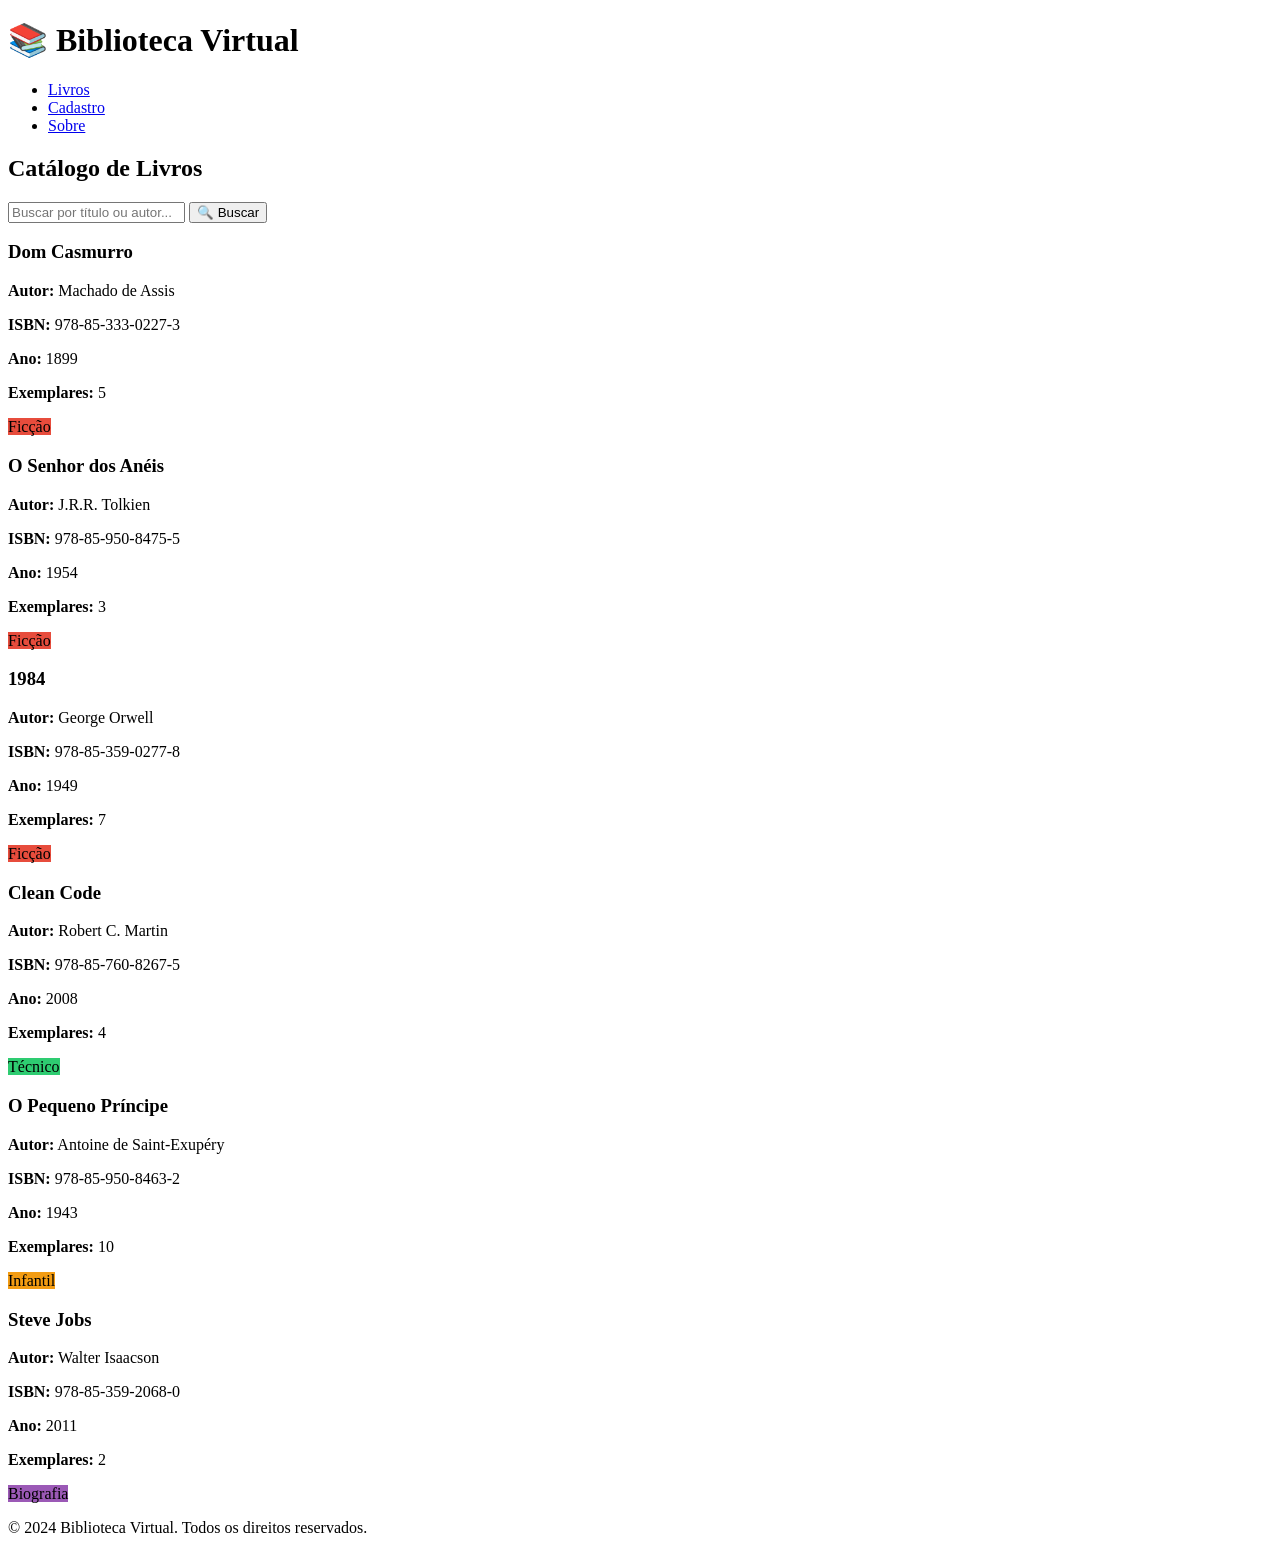
==== index.html @ 515998ba "arq novo" ====
<!DOCTYPE html>
<html lang="pt-BR">
<head>
<meta charset="UTF-8">
<meta name="viewport" content="width=device-width, initial-scale=1.0">
<title>Biblioteca - Livros</title>
<link rel="stylesheet" href="style.css">
</head>
<body>
<header>
<h1>📚 Biblioteca Virtual</h1>
<nav>
<ul>
<li><a href="index.html" class="active">Livros</a></li>
<li><a href="cadastro.html">Cadastro</a></li>
<li><a href="sobre.html">Sobre</a></li>
</ul>
</nav>
</header>
 
    <main>
<section class="search-section">
<h2>Catálogo de Livros</h2>
<div class="search-bar">
<input type="text" id="searchInput" placeholder="Buscar por título ou autor...">
<button onclick="searchBooks()">🔍 Buscar</button>
</div>
</section>
 
        <section class="books-grid" id="booksGrid">
<!-- Livros serão inseridos via JavaScript -->
</section>
 
        <div class="no-results" id="noResults" style="display: none;">
<p>Nenhum livro encontrado com esse termo.</p>
</div>
</main>
 
    <footer>
<p>&copy; 2024 Biblioteca Virtual. Todos os direitos reservados.</p>
</footer>
 
    <script src="script.js"></script>
</body>
</html>
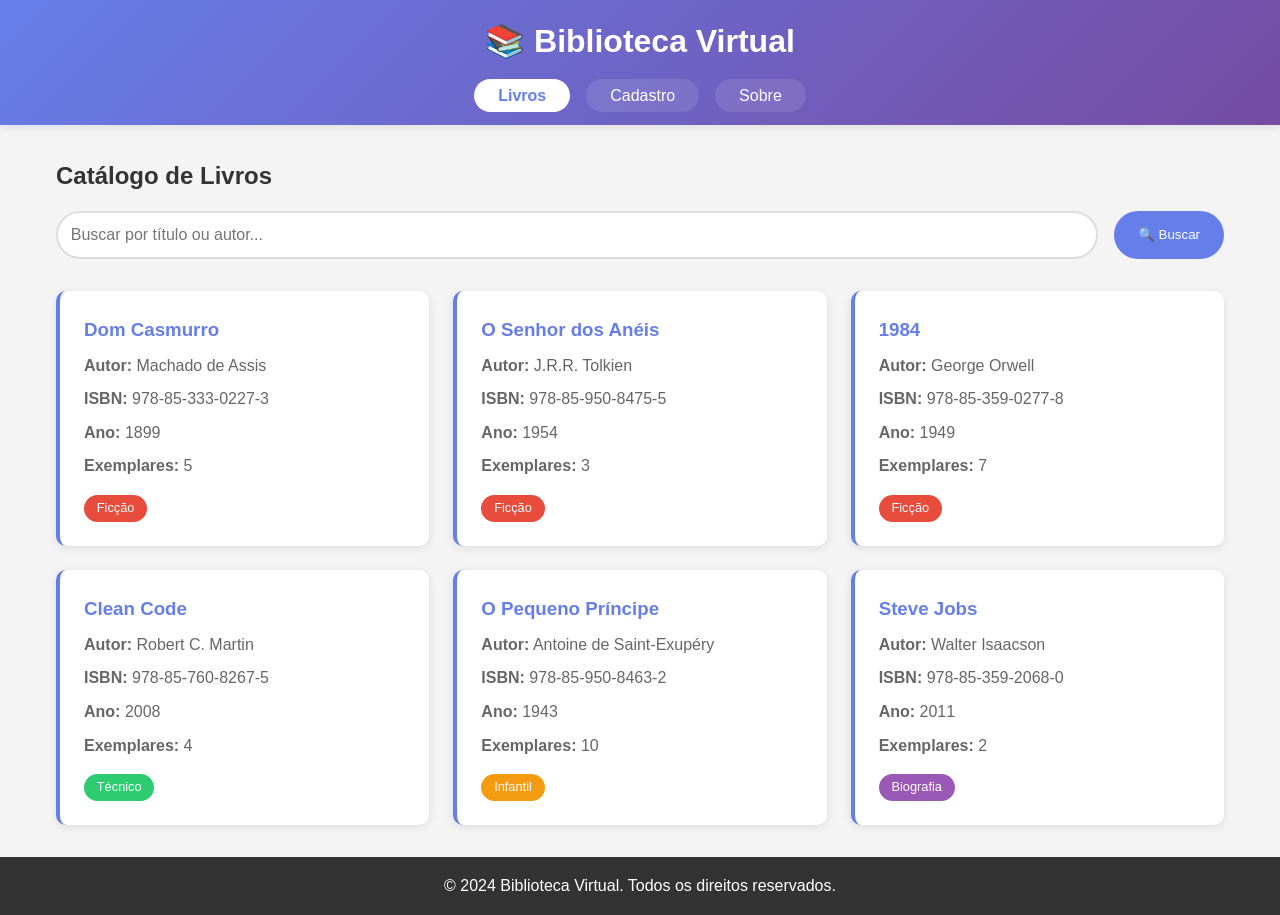
==== commit 3e12cdf1: "ae" ====
--- a/index.html
+++ b/index.html
@@ -4,7 +4,7 @@
 <meta charset="UTF-8">
 <meta name="viewport" content="width=device-width, initial-scale=1.0">
 <title>Biblioteca - Livros</title>
-<link rel="stylesheet" href="style.css">
+<link rel="stylesheet" href="styles.css">
 </head>
 <body>
 <header>
@@ -43,4 +43,4 @@
     <script src="script.js"></script>
 </body>
 </html>
- + 
--- a/styles.css
+++ b/styles.css
@@ -0,0 +1,317 @@
+* {
+    margin: 0;
+    padding: 0;
+    box-sizing: border-box;
+}
+
+body {
+    font-family: 'Segoe UI', Tahoma, Geneva, Verdana, sans-serif;
+    line-height: 1.6;
+    color: #333;
+    background-color: #f4f4f4;
+    min-height: 100vh;
+    display: flex;
+    flex-direction: column;
+}
+
+/* Header e Navegação */
+header {
+    background: linear-gradient(135deg, #667eea 0%, #764ba2 100%);
+    color: white;
+    padding: 1rem 2rem;
+    box-shadow: 0 2px 10px rgba(0,0,0,0.1);
+}
+
+header h1 {
+    font-size: 2rem;
+    margin-bottom: 1rem;
+    text-align: center;
+}
+
+nav ul {
+    list-style: none;
+    display: flex;
+    justify-content: center;
+    gap: 1rem;
+    flex-wrap: wrap;
+}
+
+nav ul li a {
+    color: white;
+    text-decoration: none;
+    padding: 0.5rem 1.5rem;
+    border-radius: 25px;
+    transition: all 0.3s ease;
+    background: rgba(255,255,255,0.1);
+}
+
+nav ul li a:hover {
+    background: rgba(255,255,255,0.2);
+    transform: translateY(-2px);
+}
+
+nav ul li a.active {
+    background: white;
+    color: #667eea;
+    font-weight: bold;
+}
+
+/* Main Content */
+main {
+    flex: 1;
+    max-width: 1200px;
+    margin: 2rem auto;
+    padding: 0 1rem;
+    width: 100%;
+}
+
+/* Search Section */
+.search-section {
+    margin-bottom: 2rem;
+}
+
+.search-bar {
+    display: flex;
+    gap: 1rem;
+    margin-top: 1rem;
+}
+
+.search-bar input {
+    flex: 1;
+    padding: 0.8rem;
+    border: 2px solid #ddd;
+    border-radius: 25px;
+    font-size: 1rem;
+}
+
+.search-bar button {
+    padding: 0.8rem 1.5rem;
+    background: #667eea;
+    color: white;
+    border: none;
+    border-radius: 25px;
+    cursor: pointer;
+    transition: background 0.3s;
+}
+
+.search-bar button:hover {
+    background: #764ba2;
+}
+
+/* Books Grid */
+.books-grid {
+    display: grid;
+    grid-template-columns: repeat(auto-fill, minmax(300px, 1fr));
+    gap: 1.5rem;
+}
+
+.book-card {
+    background: white;
+    border-radius: 10px;
+    padding: 1.5rem;
+    box-shadow: 0 2px 10px rgba(0,0,0,0.1);
+    transition: transform 0.3s, box-shadow 0.3s;
+    border-left: 4px solid #667eea;
+}
+
+.book-card:hover {
+    transform: translateY(-5px);
+    box-shadow: 0 5px 20px rgba(0,0,0,0.15);
+}
+
+.book-card h3 {
+    color: #667eea;
+    margin-bottom: 0.5rem;
+}
+
+.book-card p {
+    margin-bottom: 0.5rem;
+    color: #666;
+}
+
+.book-card .category-badge {
+    display: inline-block;
+    padding: 0.2rem 0.8rem;
+    background: #667eea;
+    color: white;
+    border-radius: 15px;
+    font-size: 0.8rem;
+    margin-top: 0.5rem;
+}
+
+/* Form Styles */
+.form-section {
+    background: white;
+    padding: 2rem;
+    border-radius: 10px;
+    box-shadow: 0 2px 10px rgba(0,0,0,0.1);
+}
+
+.form-section h2 {
+    color: #667eea;
+    margin-bottom: 1.5rem;
+}
+
+.form-group {
+    margin-bottom: 1.5rem;
+}
+
+.form-group label {
+    display: block;
+    margin-bottom: 0.5rem;
+    color: #555;
+    font-weight: 500;
+}
+
+.form-group input,
+.form-group select {
+    width: 100%;
+    padding: 0.8rem;
+    border: 2px solid #ddd;
+    border-radius: 8px;
+    font-size: 1rem;
+    transition: border-color 0.3s;
+}
+
+.form-group input:focus,
+.form-group select:focus {
+    outline: none;
+    border-color: #667eea;
+}
+
+.error {
+    color: #e74c3c;
+    font-size: 0.85rem;
+    display: block;
+    margin-top: 0.3rem;
+}
+
+.form-actions {
+    display: flex;
+    gap: 1rem;
+    margin-top: 2rem;
+}
+
+.btn-primary, .btn-secondary {
+    padding: 0.8rem 1.5rem;
+    border: none;
+    border-radius: 25px;
+    font-size: 1rem;
+    cursor: pointer;
+    transition: all 0.3s;
+}
+
+.btn-primary {
+    background: #667eea;
+    color: white;
+}
+
+.btn-primary:hover {
+    background: #764ba2;
+}
+
+.btn-secondary {
+    background: #95a5a6;
+    color: white;
+}
+
+.btn-secondary:hover {
+    background: #7f8c8d;
+}
+
+.success-message {
+    margin-top: 1.5rem;
+    padding: 1rem;
+    background: #d4edda;
+    color: #155724;
+    border-radius: 5px;
+    text-align: center;
+    font-weight: 500;
+}
+
+/* About Page */
+.about-section h2 {
+    color: #667eea;
+    margin-bottom: 2rem;
+    text-align: center;
+}
+
+.about-content {
+    display: grid;
+    grid-template-columns: repeat(auto-fit, minmax(300px, 1fr));
+    gap: 1.5rem;
+}
+
+.about-card {
+    background: red;
+    padding: 1.5rem;
+    border-radius: 10px;
+    box-shadow: 0 2px 10px rgba(0,0,0,0.1);
+}
+
+.about-card h3 {
+    color: #667eea;
+    margin-bottom: 1rem;
+}
+
+.about-card ul {
+    list-style: none;
+}
+
+.about-card ul li {
+    margin-bottom: 0.5rem;
+}
+
+.stats {
+    display: flex;
+    justify-content: space-around;
+}
+
+.stat-item {
+    text-align: center;
+}
+
+.stat-number {
+    font-size: 2.5rem;
+    font-weight: bold;
+    color: #667eea;
+    display: block;
+}
+
+.stat-label {
+    font-size: 0.9rem;
+    color: #666;
+}
+
+/* Footer */
+footer {
+    background: #333;
+    color: white;
+    text-align: center;
+    padding: 1rem;
+    margin-top: auto;
+}
+
+/* Responsive Design */
+@media (max-width: 768px) {
+    header h1 {
+        font-size: 1.5rem;
+    }
+    
+    nav ul {
+        flex-direction: column;
+        align-items: center;
+    }
+    
+    .books-grid {
+        grid-template-columns: 1fr;
+    }
+    
+    .about-content {
+        grid-template-columns: 1fr;
+    }
+    
+    .form-actions {
+        flex-direction: column;
+    }
+}
